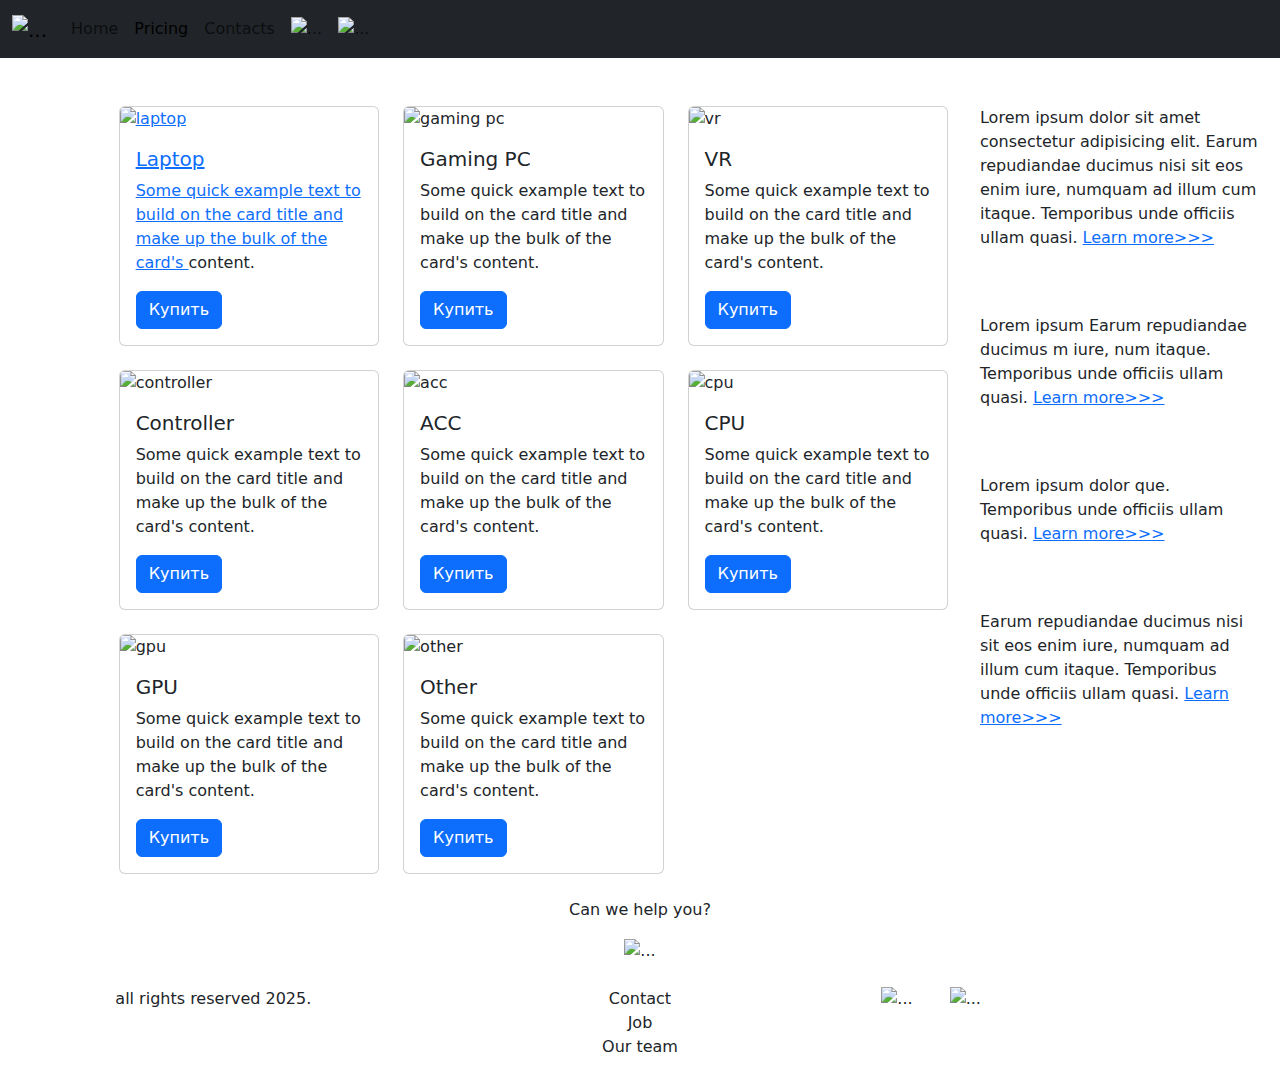
==== pricing.html @ a55c4e71 "Add files via upload" ====
<!DOCTYPE html>
<html lang="en">

<head>
  <meta charset="UTF-8">
  <meta name="viewport" content="width=device-width, initial-scale=1.0">
  <link href="https://cdn.jsdelivr.net/npm/bootstrap@5.3.3/dist/css/bootstrap.min.css" rel="stylesheet"
    integrity="sha384-QWTKZyjpPEjISv5WaRU9OFeRpok6YctnYmDr5pNlyT2bRjXh0JMhjY6hW+ALEwIH" crossorigin="anonymous">
  <link rel="stylesheet" href="sourec/styles/mycss.css">
  
  <link rel="apple-touch-icon" sizes="180x180" href="sourec/fales/icon/apple-touch-icon.png">
  <link rel="icon" type="image/png" sizes="32x32" href="sourec/fales/icon/favicon-32x32.png">
  <link rel="icon" type="image/png" sizes="16x16" href="sourec/fales/icon/favicon-16x16.png">
  <link rel="manifest" href="sourec/fales/icon/site.webmanifest">
  <title>HiT</title>
</head>

<body>
  <header>
    <nav class="navbar navbar-expand-lg bg-dark">
      <div class="container-fluid">
        <a class="navbar-brand" href="/"><img src="sourec/fales/logo.png" alt="..."></a>
        <button class="navbar-toggler" type="button" data-bs-toggle="collapse" data-bs-target="#navbarNav"
          aria-controls="navbarNav" aria-expanded="false" aria-label="Toggle navigation">
          <span class="navbar-toggler-icon"></span>
        </button>
        <div class="collapse navbar-collapse" id="navbarNav">
          <ul class="navbar-nav">
            <li class="nav-item">
              <a class="nav-link" aria-current="page" href="/">Home</a>
            </li>
            <li class="nav-item">
              <a class="nav-link active" href="pricing.html">Pricing</a>
          
            </li>
            <li class="nav-item">
              <a class="nav-link" href="pricing.html">Contacts</a>
            </li>
            <li class="nav-item">
              <a class="nav-link" href="pricing.html">
                <img style="width: 35px" src="sourec/images/yt.png" alt="...">
              </a>
            </li>
            <li class="nav-item">
              <a class="nav-link" href="pricing.html">
                <img style="width: 25px" src="sourec/images/tg.png" alt="...">
              </a>
          </ul>
        </div>
      </div>
    </nav>
  </header>

  <section>
    <div class="container-fluid mt-4">
      <div class="row">
        <div class="col-lg-1">
        </div>
        <div class="col-lg-8 col-md-12">
          <div class="row">
            <div class="col-lg-4 col-md-6 mt-4">
              <div class="card">
                <a href="#"><img src="sourec/images/laptop.png" class="card-img-top" alt="laptop"></a>
                <div class="card-body">
                  <a href="#">
                    <h5 class="card-title">Laptop</h5>
                  </a>
                  <p class="card-text"><a href="#">
                      Some quick example text to build on the card title and make up the bulk of the
                      card's
                    </a>
                    content.</p>
                  <a href="#" class="btn btn-primary">Купить</a>
                </div>
              </div>
            </div>
            <div class="col-lg-4 col-md-6 mt-4">
              <div class="card">
                <img src="sourec/images/gaming pc.png" class="card-img-top" alt="gaming pc">
                <div class="card-body">
                  <h5 class="card-title">Gaming PC</h5>
                  <p class="card-text">Some quick example text to build on the card title and make up the bulk of the
                    card's
                    content.</p>
                  <a href="#" class="btn btn-primary">Купить</a>
                </div>
              </div>
            </div>
            <div class="col-lg-4 col-md-6 mt-4">
              <div class="card">
                <img src="sourec/images/vr.png" class="card-img-top" alt="vr">
                <div class="card-body">
                  <h5 class="card-title">VR</h5>
                  <p class="card-text">Some quick example text to build on the card title and make up the bulk of the
                    card's
                    content.</p>
                  <a href="#" class="btn btn-primary">Купить</a>
                </div>
              </div>
            </div>
            <div class="col-lg-4 col-md-6 mt-4">
              <div class="card">
                <img src="sourec/images/controller.png" class="card-img-top" alt="controller">
                <div class="card-body">
                  <h5 class="card-title">Controller</h5>
                  <p class="card-text">Some quick example text to build on the card title and make up the bulk of the
                    card's
                    content.</p>
                  <a href="#" class="btn btn-primary">Купить</a>
                </div>
              </div>
            </div>
            <div class="col-lg-4 col-md-6 mt-4">
              <div class="card">
                <img src="sourec/images/acc.png" class="card-img-top" alt="acc">
                <div class="card-body">
                  <h5 class="card-title">ACC</h5>
                  <p class="card-text">Some quick example text to build on the card title and make up the bulk of the
                    card's
                    content.</p>
                  <a href="#" class="btn btn-primary">Купить</a>
                </div>
              </div>
            </div>
            <div class="col-lg-4 col-md-6 mt-4">
              <div class="card">
                <img src="sourec/images/cpu.png" class="card-img-top" alt="cpu">
                <div class="card-body">
                  <h5 class="card-title">CPU</h5>
                  <p class="card-text">Some quick example text to build on the card title and make up the bulk of the
                    card's
                    content.</p>
                  <a href="#" class="btn btn-primary">Купить</a>
                </div>
              </div>
            </div>
            <div class="col-lg-4 col-md-6 mt-4">
              <div class="card">
                <img src="sourec/images/gpu.png" class="card-img-top" alt="gpu">
                <div class="card-body">
                  <h5 class="card-title">GPU</h5>
                  <p class="card-text">Some quick example text to build on the card title and make up the bulk of the
                    card's
                    content.</p>
                  <a href="#" class="btn btn-primary">Купить</a>
                </div>
              </div>
            </div>
            <div class="col-lg-4 col-md-6 mt-4">
              <div class="card">
                <img src="sourec/images/other.png" class="card-img-top" alt="other">
                <div class="card-body">
                  <h5 class="card-title">Other</h5>
                  <p class="card-text">Some quick example text to build on the card title and make up the bulk of the
                    card's
                    content.</p>
                  <a href="#" class="btn btn-primary">Купить</a>
                </div>
              </div>
            </div>


          </div>
        </div>
        <div class="col-lg-3 col-md-12">
          <div class="row px-2">
            <div class="col-lg-12 sidebar my-4">
              <p>Lorem ipsum dolor sit amet consectetur adipisicing elit. Earum repudiandae ducimus nisi sit eos enim
                iure, numquam ad illum cum itaque. Temporibus unde officiis ullam quasi. <a href="#">Learn more>>></a>
              </p>

            </div>
            <div class="col-lg-12 sidebar my-4">
              <p>Lorem ipsum Earum repudiandae ducimus m iure, num itaque. Temporibus unde officiis ullam quasi. <a
                  href="#">Learn more>>></a></p>

            </div>
            <div class="col-lg-12 sidebar my-4">
              <p>Lorem ipsum dolor que. Temporibus unde officiis ullam quasi. <a href="#">Learn more>>></a></p>

            </div>
            <div class="col-lg-12 sidebar my-4">
              <p>Earum repudiandae ducimus nisi sit eos enim iure, numquam ad illum cum itaque. Temporibus unde officiis
                ullam quasi. <a href="#">Learn more>>></a></p>

            </div>
          </div>
        </div>

      </div>
      <div class="col-lg-12 col-md-12 text-center mt-4">
        <p>Can we help you?</p>
      </div>
      <div class="col-lg-12 col-md-12 text-center">
        <img class="call-anim" style="width: 40px; " src="sourec/images/phone.png" alt="...">
      </div>

    </div>

    </div>
    </div>

  </section>

  <footer class="mt-4">
    <div class="container-fluid">
      <div class="row">
        <div class="col-lg-4 col-md-12 footer-text text-center">
          <p>all rights reserved 2025.</p>
        </div>
        <div class="col-lg-4 col-md-12 footer-text text-center">
          <p>Contact<br>Job<br>Our team</p>
        </div>
        <div class="col-lg-4 col-md-12 media-links">
          <img style="width: 40px; margin-inline: 1em;" src="sourec/images/yt.png" alt="...">
          <img style="width: 40px; margin-inline: 1em;" src="sourec/images/tg.png" alt="...">
        </div>
      </div>
    </div>
  </footer>

  <script src="https://cdn.jsdelivr.net/npm/bootstrap@5.3.3/dist/js/bootstrap.bundle.min.js"
    integrity="sha384-YvpcrYf0tY3lHB60NNkmXc5s9fDVZLESaAA55NDzOxhy9GkcIdslK1eN7N6jIeHz"
    crossorigin="anonymous"></script>
</body>

</html>
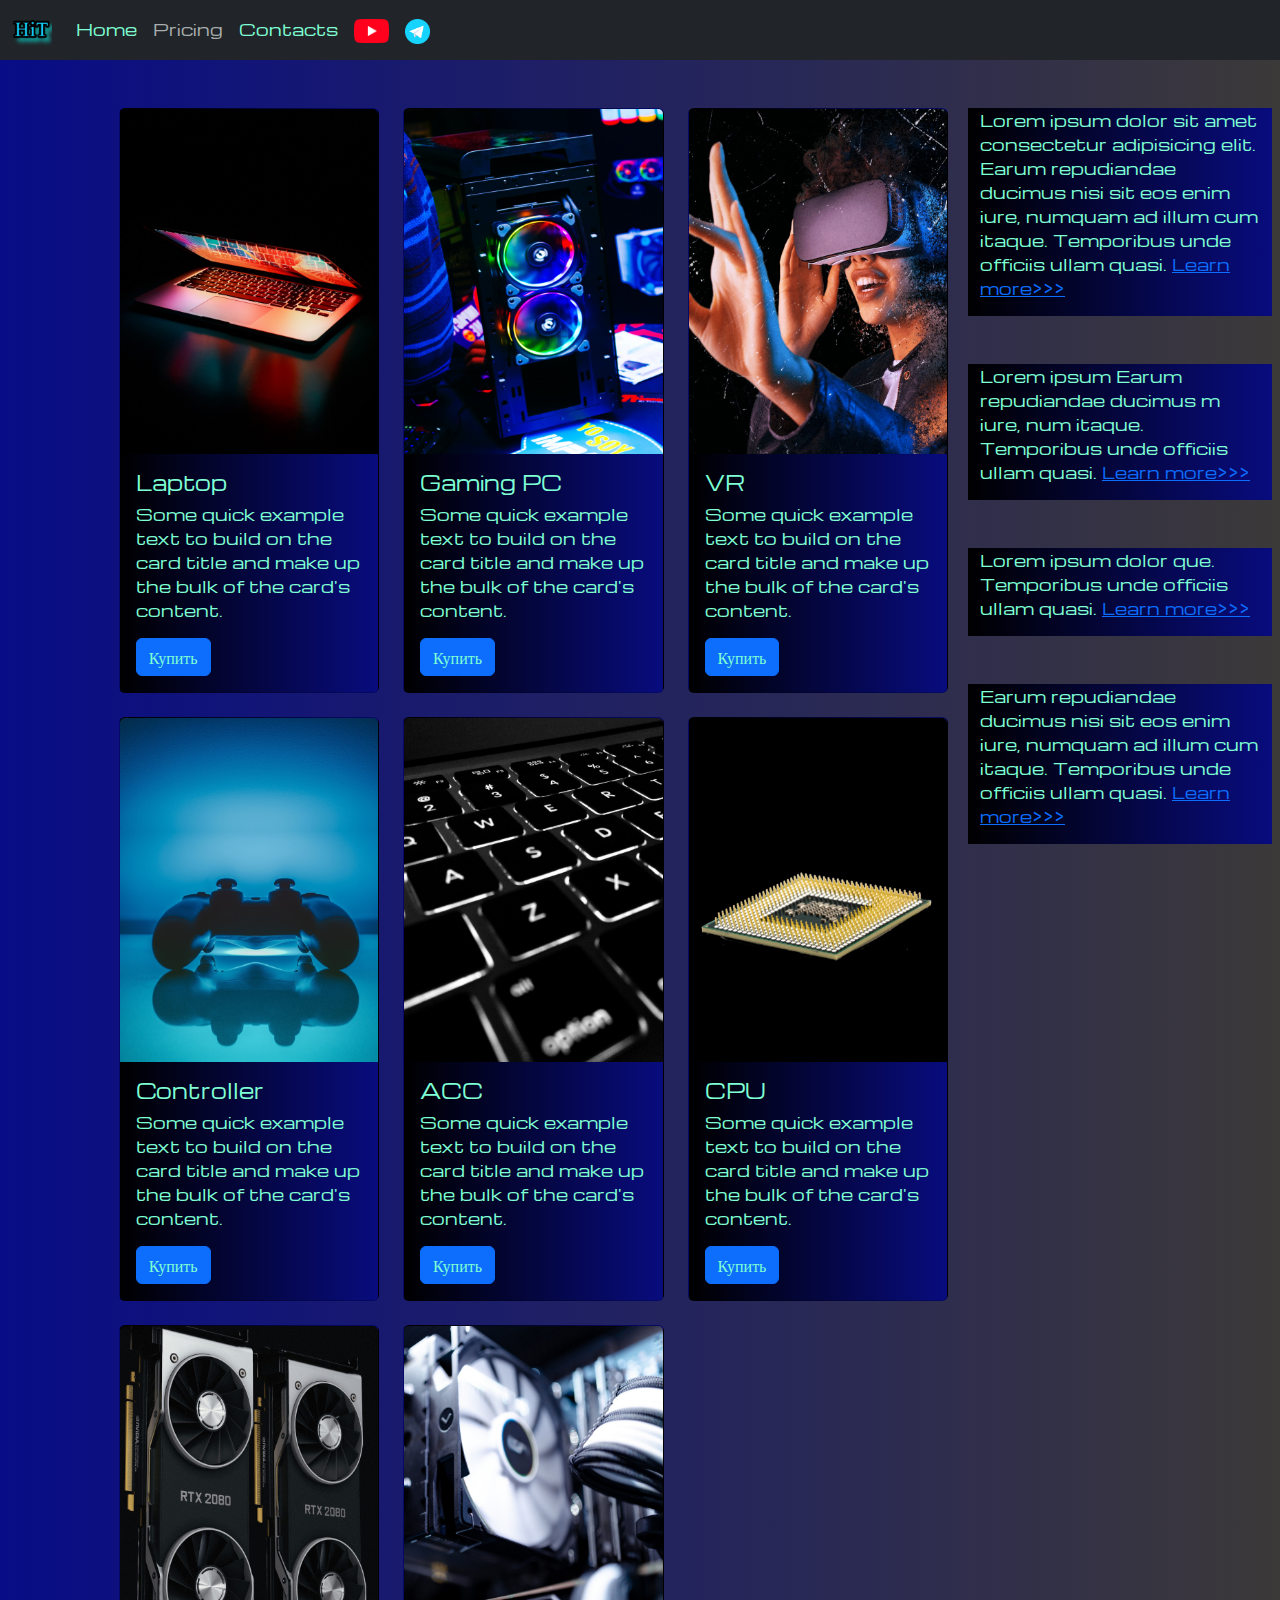
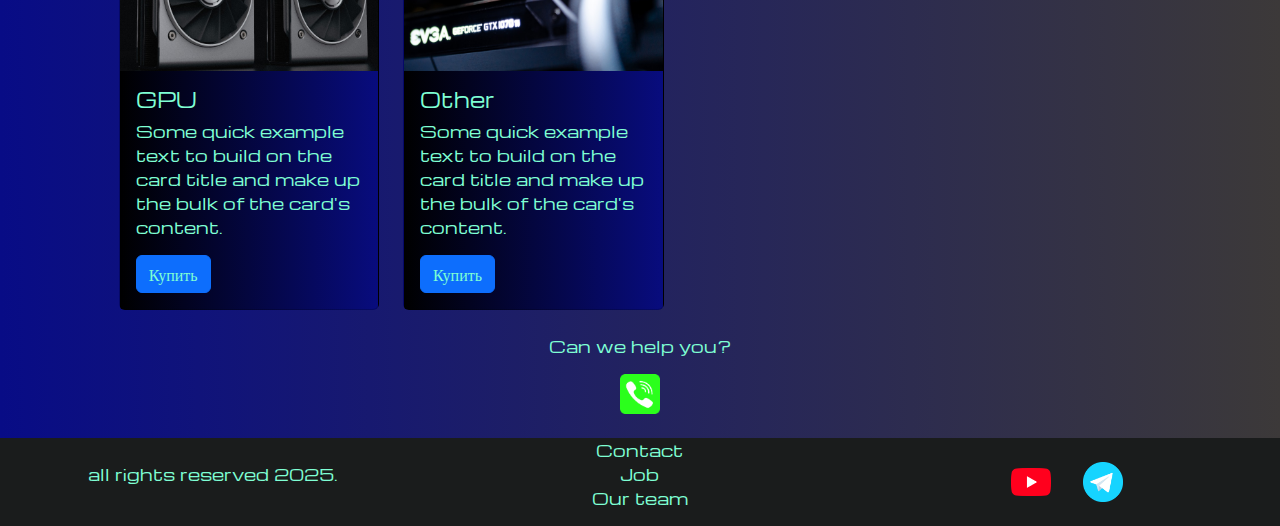
==== commit 09c9527a: "Update pricing.html" ====
--- a/pricing.html
+++ b/pricing.html
@@ -6,12 +6,12 @@
   <meta name="viewport" content="width=device-width, initial-scale=1.0">
   <link href="https://cdn.jsdelivr.net/npm/bootstrap@5.3.3/dist/css/bootstrap.min.css" rel="stylesheet"
     integrity="sha384-QWTKZyjpPEjISv5WaRU9OFeRpok6YctnYmDr5pNlyT2bRjXh0JMhjY6hW+ALEwIH" crossorigin="anonymous">
-  <link rel="stylesheet" href="sourec/styles/mycss.css">
+  <link rel="stylesheet" href="mycss.css">
   
-  <link rel="apple-touch-icon" sizes="180x180" href="sourec/fales/icon/apple-touch-icon.png">
-  <link rel="icon" type="image/png" sizes="32x32" href="sourec/fales/icon/favicon-32x32.png">
-  <link rel="icon" type="image/png" sizes="16x16" href="sourec/fales/icon/favicon-16x16.png">
-  <link rel="manifest" href="sourec/fales/icon/site.webmanifest">
+  <link rel="apple-touch-icon" sizes="180x180" href="apple-touch-icon.png">
+  <link rel="icon" type="image/png" sizes="32x32" href="favicon-32x32.png">
+  <link rel="icon" type="image/png" sizes="16x16" href="favicon-16x16.png">
+  <link rel="manifest" href="site.webmanifest">
   <title>HiT</title>
 </head>
 
@@ -19,7 +19,7 @@
   <header>
     <nav class="navbar navbar-expand-lg bg-dark">
       <div class="container-fluid">
-        <a class="navbar-brand" href="/"><img src="sourec/fales/logo.png" alt="..."></a>
+        <a class="navbar-brand" href="/"><img src="logo.png" alt="..."></a>
         <button class="navbar-toggler" type="button" data-bs-toggle="collapse" data-bs-target="#navbarNav"
           aria-controls="navbarNav" aria-expanded="false" aria-label="Toggle navigation">
           <span class="navbar-toggler-icon"></span>
@@ -38,12 +38,12 @@
             </li>
             <li class="nav-item">
               <a class="nav-link" href="pricing.html">
-                <img style="width: 35px" src="sourec/images/yt.png" alt="...">
+                <img style="width: 35px" src="yt.png" alt="...">
               </a>
             </li>
             <li class="nav-item">
               <a class="nav-link" href="pricing.html">
-                <img style="width: 25px" src="sourec/images/tg.png" alt="...">
+                <img style="width: 25px" src="tg.png" alt="...">
               </a>
           </ul>
         </div>
@@ -60,7 +60,7 @@
           <div class="row">
             <div class="col-lg-4 col-md-6 mt-4">
               <div class="card">
-                <a href="#"><img src="sourec/images/laptop.png" class="card-img-top" alt="laptop"></a>
+                <a href="#"><img src="laptop.png" class="card-img-top" alt="laptop"></a>
                 <div class="card-body">
                   <a href="#">
                     <h5 class="card-title">Laptop</h5>
@@ -76,7 +76,7 @@
             </div>
             <div class="col-lg-4 col-md-6 mt-4">
               <div class="card">
-                <img src="sourec/images/gaming pc.png" class="card-img-top" alt="gaming pc">
+                <img src="gaming pc.png" class="card-img-top" alt="gaming pc">
                 <div class="card-body">
                   <h5 class="card-title">Gaming PC</h5>
                   <p class="card-text">Some quick example text to build on the card title and make up the bulk of the
@@ -88,7 +88,7 @@
             </div>
             <div class="col-lg-4 col-md-6 mt-4">
               <div class="card">
-                <img src="sourec/images/vr.png" class="card-img-top" alt="vr">
+                <img src="vr.png" class="card-img-top" alt="vr">
                 <div class="card-body">
                   <h5 class="card-title">VR</h5>
                   <p class="card-text">Some quick example text to build on the card title and make up the bulk of the
@@ -100,7 +100,7 @@
             </div>
             <div class="col-lg-4 col-md-6 mt-4">
               <div class="card">
-                <img src="sourec/images/controller.png" class="card-img-top" alt="controller">
+                <img src="controller.png" class="card-img-top" alt="controller">
                 <div class="card-body">
                   <h5 class="card-title">Controller</h5>
                   <p class="card-text">Some quick example text to build on the card title and make up the bulk of the
@@ -112,7 +112,7 @@
             </div>
             <div class="col-lg-4 col-md-6 mt-4">
               <div class="card">
-                <img src="sourec/images/acc.png" class="card-img-top" alt="acc">
+                <img src="acc.png" class="card-img-top" alt="acc">
                 <div class="card-body">
                   <h5 class="card-title">ACC</h5>
                   <p class="card-text">Some quick example text to build on the card title and make up the bulk of the
@@ -124,7 +124,7 @@
             </div>
             <div class="col-lg-4 col-md-6 mt-4">
               <div class="card">
-                <img src="sourec/images/cpu.png" class="card-img-top" alt="cpu">
+                <img src="cpu.png" class="card-img-top" alt="cpu">
                 <div class="card-body">
                   <h5 class="card-title">CPU</h5>
                   <p class="card-text">Some quick example text to build on the card title and make up the bulk of the
@@ -136,7 +136,7 @@
             </div>
             <div class="col-lg-4 col-md-6 mt-4">
               <div class="card">
-                <img src="sourec/images/gpu.png" class="card-img-top" alt="gpu">
+                <img src="gpu.png" class="card-img-top" alt="gpu">
                 <div class="card-body">
                   <h5 class="card-title">GPU</h5>
                   <p class="card-text">Some quick example text to build on the card title and make up the bulk of the
@@ -148,7 +148,7 @@
             </div>
             <div class="col-lg-4 col-md-6 mt-4">
               <div class="card">
-                <img src="sourec/images/other.png" class="card-img-top" alt="other">
+                <img src="other.png" class="card-img-top" alt="other">
                 <div class="card-body">
                   <h5 class="card-title">Other</h5>
                   <p class="card-text">Some quick example text to build on the card title and make up the bulk of the
@@ -192,7 +192,7 @@
         <p>Can we help you?</p>
       </div>
       <div class="col-lg-12 col-md-12 text-center">
-        <img class="call-anim" style="width: 40px; " src="sourec/images/phone.png" alt="...">
+        <img class="call-anim" style="width: 40px; " src="phone.png" alt="...">
       </div>
 
     </div>
@@ -212,8 +212,8 @@
           <p>Contact<br>Job<br>Our team</p>
         </div>
         <div class="col-lg-4 col-md-12 media-links">
-          <img style="width: 40px; margin-inline: 1em;" src="sourec/images/yt.png" alt="...">
-          <img style="width: 40px; margin-inline: 1em;" src="sourec/images/tg.png" alt="...">
+          <img style="width: 40px; margin-inline: 1em;" src="yt.png" alt="...">
+          <img style="width: 40px; margin-inline: 1em;" src="tg.png" alt="...">
         </div>
       </div>
     </div>
@@ -224,4 +224,4 @@
     crossorigin="anonymous"></script>
 </body>
 
-</html>+</html>
--- a/mycss.css
+++ b/mycss.css
@@ -0,0 +1,98 @@
+@import url(https://fonts.googleapis.com/css?family=Michroma&display=swap);
+
+
+body {
+    font-family: Michroma, serif;
+    background: linear-gradient(90deg, #080c86 0%, #3c3939 100%);  
+}
+
+p{
+    color: aquamarine;
+}
+.nav-link {
+    color: aquamarine;
+}
+.navbar-nav .nav-link.active {
+    color: rgb(169, 175, 175);
+}
+
+.navbar-brand img {
+    width: 40px;
+}
+.navbar-toggler {
+    background-color:rgb(169, 175, 175);
+}
+
+.sidebar {
+    color: aquamarine;
+    background: linear-gradient(270deg, #080c7e 0%, #000000 100%);
+}
+
+.card {
+    background: linear-gradient(270deg, #080c7e 0%, #000000 100%);
+    color: aquamarine;
+}
+
+.card a {
+    text-decoration: none;
+    color: aquamarine;
+}
+
+@media (min-width: 2560px) {
+    .sidebar {
+        font-size: 30px;
+    }
+
+}
+
+.slide-text,
+.footer-text {
+    color: aquamarine;
+    margin: auto auto;
+}
+.media-links {
+    display: flex;
+    justify-content: center;
+    align-items: center;
+}
+
+.call-anim {
+    animation: myAnim 2s ease 0s infinite normal forwards;
+}
+@keyframes myAnim {
+	0%,
+	100% {
+		transform: translateX(0%);
+		transform-origin: 50% 50%;
+	}
+
+	15% {
+		transform: translateX(-30px) rotate(-6deg);
+	}
+
+	30% {
+		transform: translateX(15px) rotate(6deg);
+	}
+
+	45% {
+		transform: translateX(-15px) rotate(-3.6deg);
+	}
+
+	60% {
+		transform: translateX(9px) rotate(2.4deg);
+	}
+
+	75% {
+		transform: translateX(-6px) rotate(-1.2deg);
+	}
+}
+
+@media (max-width: 755px) {
+.carousel-indicators {
+    display: none;
+}
+}
+footer,
+.btn-outline-primary {
+    background-color:rgb(26, 28, 28);
+}